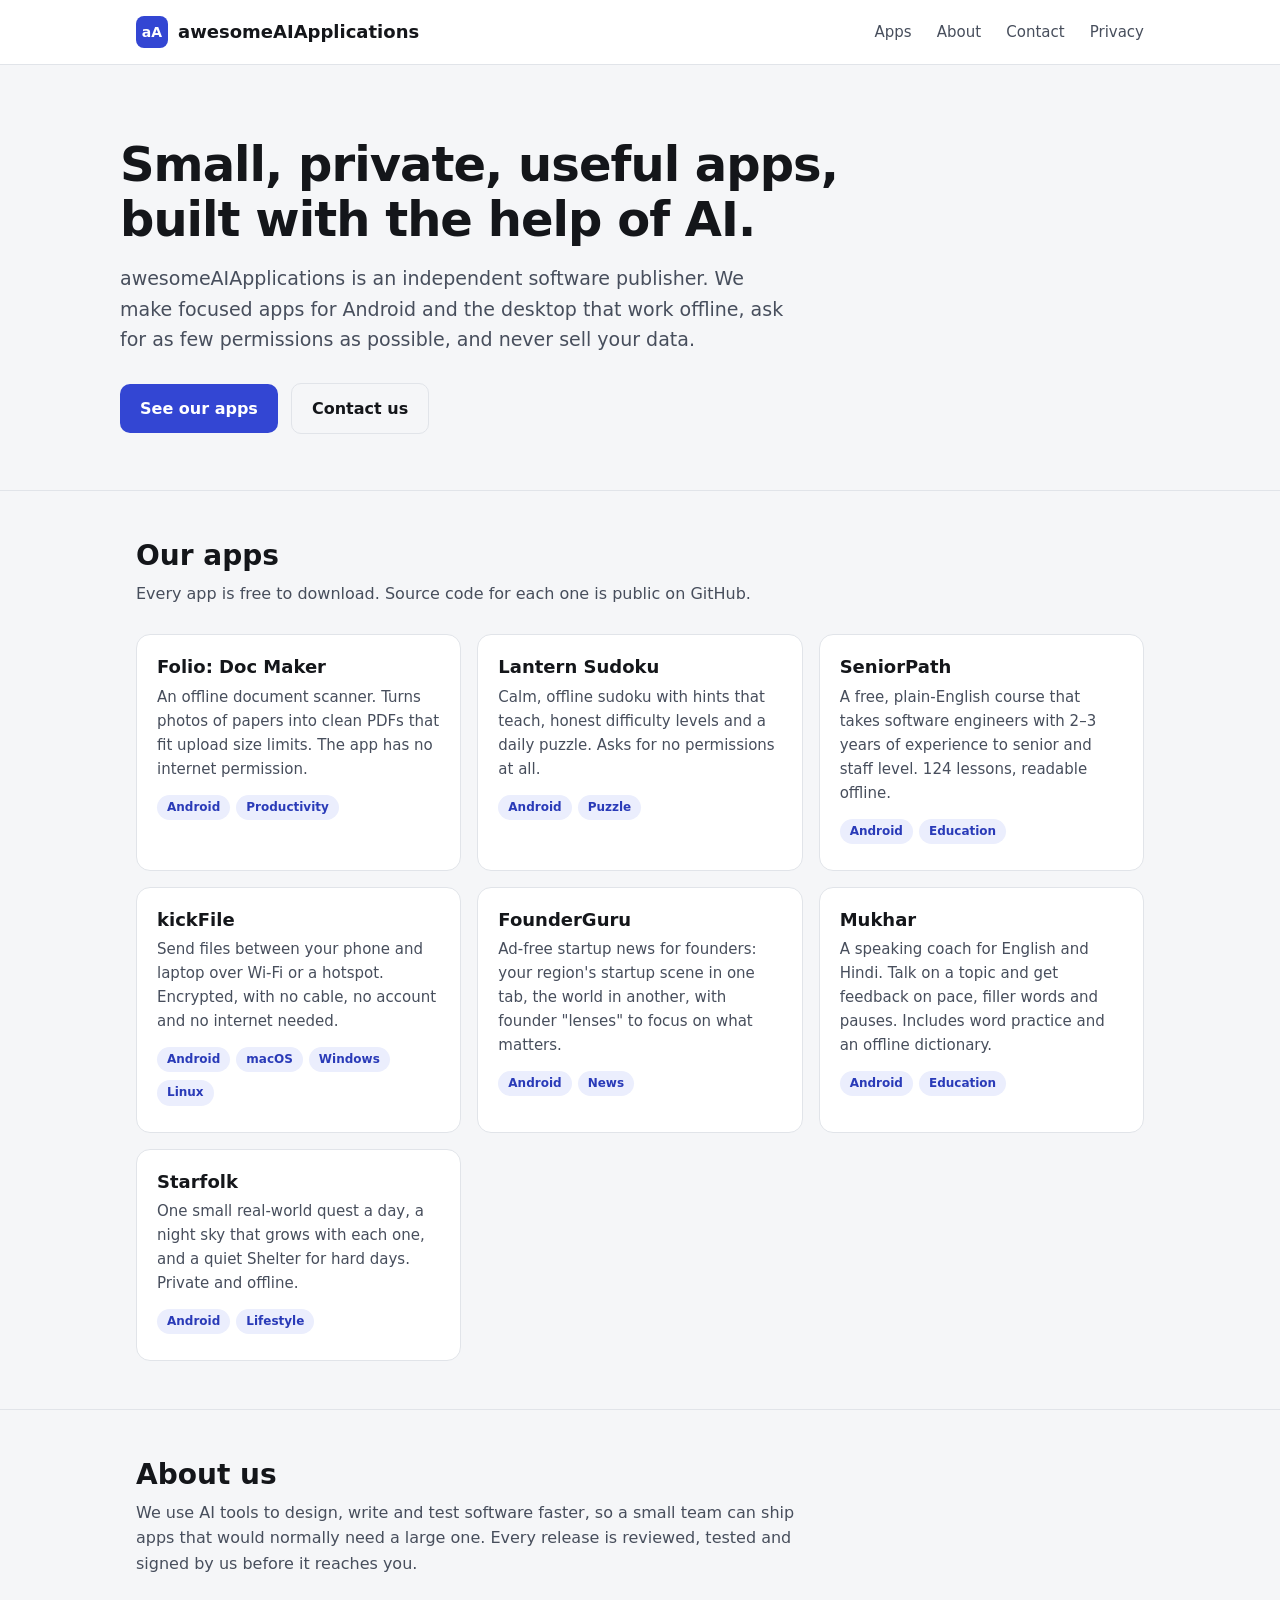
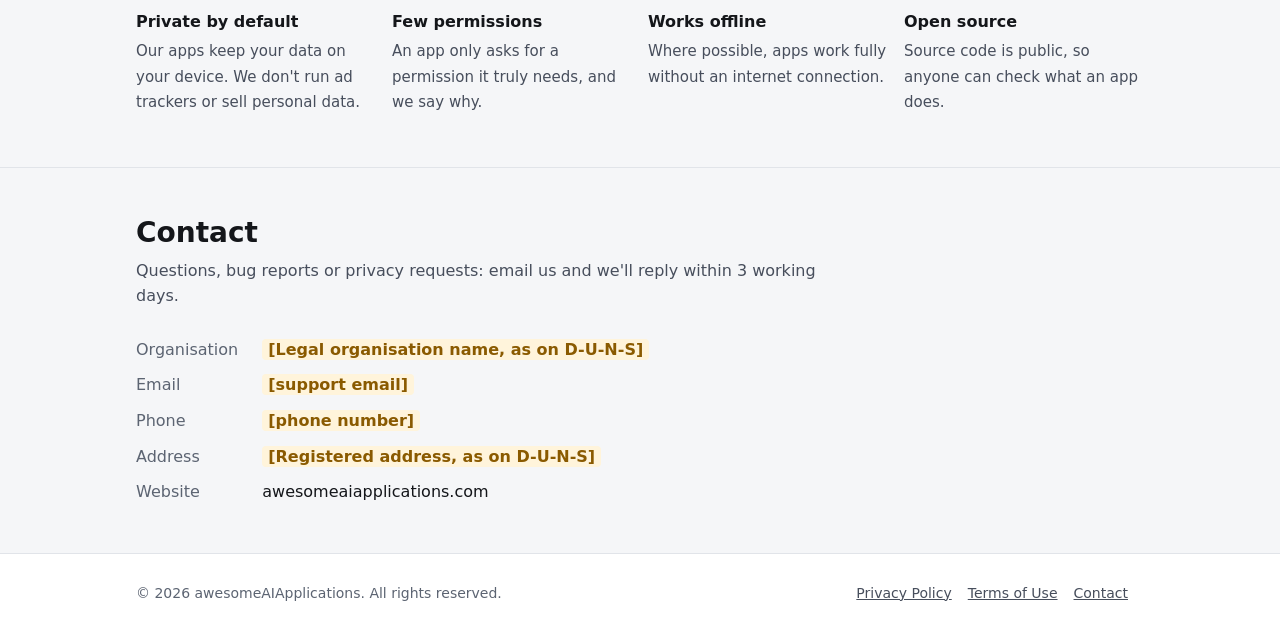
==== index.html @ 3d331da4 "Add organisation website for Google Play Console Static Home, Privacy Policy and Terms pages in org-" ====
<!doctype html>
<html lang="en">
<head>
<meta charset="utf-8">
<meta name="viewport" content="width=device-width, initial-scale=1">
<title>awesomeAIApplications — Apps built with AI</title>
<meta name="description" content="awesomeAIApplications builds small, private, free apps for Android and the desktop, made with the help of AI.">
<link rel="icon" href="favicon.svg" type="image/svg+xml">
<link rel="stylesheet" href="style.css">
</head>
<body>
<header class="site">
  <div class="wrap">
    <a class="brand" href="index.html"><span class="logo" aria-hidden="true">aA</span>awesomeAIApplications</a>
    <nav class="site" aria-label="Main">
      <a href="#apps">Apps</a>
      <a href="#about">About</a>
      <a href="#contact">Contact</a>
      <a href="privacy.html">Privacy</a>
    </nav>
  </div>
</header>

<main>
  <div class="wrap hero">
    <h1>Small, private, useful apps, built with the help of AI.</h1>
    <p>awesomeAIApplications is an independent software publisher. We make focused apps for Android and the desktop that work offline, ask for as few permissions as possible, and never sell your data.</p>
    <a class="btn" href="#apps">See our apps</a>
    <a class="btn ghost" href="#contact">Contact us</a>
  </div>

  <section id="apps">
    <div class="wrap">
      <h2>Our apps</h2>
      <p class="lead">Every app is free to download. Source code for each one is public on GitHub.</p>
      <div class="grid">
        <article class="card">
          <h3>Folio: Doc Maker</h3>
          <p>An offline document scanner. Turns photos of papers into clean PDFs that fit upload size limits. The app has no internet permission.</p>
          <span class="tag">Android</span><span class="tag">Productivity</span>
        </article>
        <article class="card">
          <h3>Lantern Sudoku</h3>
          <p>Calm, offline sudoku with hints that teach, honest difficulty levels and a daily puzzle. Asks for no permissions at all.</p>
          <span class="tag">Android</span><span class="tag">Puzzle</span>
        </article>
        <article class="card">
          <h3>SeniorPath</h3>
          <p>A free, plain-English course that takes software engineers with 2–3 years of experience to senior and staff level. 124 lessons, readable offline.</p>
          <span class="tag">Android</span><span class="tag">Education</span>
        </article>
        <article class="card">
          <h3>kickFile</h3>
          <p>Send files between your phone and laptop over Wi-Fi or a hotspot. Encrypted, with no cable, no account and no internet needed.</p>
          <span class="tag">Android</span><span class="tag">macOS</span><span class="tag">Windows</span><span class="tag">Linux</span>
        </article>
        <article class="card">
          <h3>FounderGuru</h3>
          <p>Ad-free startup news for founders: your region's startup scene in one tab, the world in another, with founder "lenses" to focus on what matters.</p>
          <span class="tag">Android</span><span class="tag">News</span>
        </article>
        <article class="card">
          <h3>Mukhar</h3>
          <p>A speaking coach for English and Hindi. Talk on a topic and get feedback on pace, filler words and pauses. Includes word practice and an offline dictionary.</p>
          <span class="tag">Android</span><span class="tag">Education</span>
        </article>
        <article class="card">
          <h3>Starfolk</h3>
          <p>One small real-world quest a day, a night sky that grows with each one, and a quiet Shelter for hard days. Private and offline.</p>
          <span class="tag">Android</span><span class="tag">Lifestyle</span>
        </article>
      </div>
    </div>
  </section>

  <section id="about">
    <div class="wrap">
      <h2>About us</h2>
      <p class="lead">We use AI tools to design, write and test software faster, so a small team can ship apps that would normally need a large one. Every release is reviewed, tested and signed by us before it reaches you.</p>
      <div class="values">
        <div><strong>Private by default</strong><span>Our apps keep your data on your device. We don't run ad trackers or sell personal data.</span></div>
        <div><strong>Few permissions</strong><span>An app only asks for a permission it truly needs, and we say why.</span></div>
        <div><strong>Works offline</strong><span>Where possible, apps work fully without an internet connection.</span></div>
        <div><strong>Open source</strong><span>Source code is public, so anyone can check what an app does.</span></div>
      </div>
    </div>
  </section>

  <section id="contact">
    <div class="wrap">
      <h2>Contact</h2>
      <p class="lead">Questions, bug reports or privacy requests: email us and we'll reply within 3 working days.</p>
      <dl class="details">
        <dt>Organisation</dt><dd><span class="todo">[Legal organisation name, as on D-U-N-S]</span></dd>
        <dt>Email</dt><dd><span class="todo">[support email]</span></dd>
        <dt>Phone</dt><dd><span class="todo">[phone number]</span></dd>
        <dt>Address</dt><dd><span class="todo">[Registered address, as on D-U-N-S]</span></dd>
        <dt>Website</dt><dd>awesomeaiapplications.com</dd>
      </dl>
    </div>
  </section>
</main>

<footer class="site">
  <div class="wrap">
    <span>© 2026 awesomeAIApplications. All rights reserved.</span>
    <span><a href="privacy.html">Privacy Policy</a><a href="terms.html">Terms of Use</a><a href="#contact">Contact</a></span>
  </div>
</footer>
</body>
</html>
---- style.css ----
/* awesomeAIApplications — organisation website. No external requests. */
:root {
  --bg: #F5F6F8; --surface: #FFFFFF; --surface-2: #F0F2F5;
  --text: #14161A; --text-2: #474E5C; --text-3: #5C6472;
  --border: #E1E4E9; --accent: #3346D3; --accent-hover: #2737B5;
  --accent-soft: #EBEEFD; --accent-text: #2A3BB8; --on-accent: #FFFFFF;
  --todo: #8A5A00; --todo-soft: #FFF4DB;
  --font: "Inter", ui-sans-serif, system-ui, -apple-system, "Segoe UI", Roboto, sans-serif;
  --font-display: "Plus Jakarta Sans", var(--font);
  color-scheme: light dark;
}
@media (prefers-color-scheme: dark) {
  :root {
    --bg: #0E1014; --surface: #161A20; --surface-2: #1C2128;
    --text: #ECEEF2; --text-2: #B9BFCA; --text-3: #9AA2AF;
    --border: #272D36; --accent: #8D9CFF; --accent-hover: #A6B2FF;
    --accent-soft: #1D2343; --accent-text: #AEB8FF; --on-accent: #0A0E22;
    --todo: #F2B451; --todo-soft: #2D2312;
  }
}
* { box-sizing: border-box; }
html { -webkit-text-size-adjust: 100%; }
body { margin: 0; background: var(--bg); color: var(--text); font: 16px/1.6 var(--font); }
a { color: var(--accent-text); }
a:hover { color: var(--accent-hover); }
.wrap { max-width: 1040px; margin: 0 auto; padding: 0 16px; }

header.site { background: var(--surface); border-bottom: 1px solid var(--border); }
header.site .wrap { display: flex; align-items: center; justify-content: space-between; gap: 16px; min-height: 64px; flex-wrap: wrap; }
.brand { display: flex; align-items: center; gap: 10px; text-decoration: none; color: var(--text); font: 700 18px/1 var(--font-display); }
.logo { width: 32px; height: 32px; border-radius: 8px; background: var(--accent); color: var(--on-accent); display: grid; place-items: center; font: 700 14px/1 var(--font-display); }
nav.site a { color: var(--text-2); text-decoration: none; margin-left: 20px; font-size: 15px; }
nav.site a:first-child { margin-left: 0; }
nav.site a:hover, nav.site a[aria-current] { color: var(--text); }

.hero { padding: 72px 0 56px; }
.hero h1 { font: 700 clamp(32px, 5vw, 48px)/1.15 var(--font-display); margin: 0 0 16px; letter-spacing: -0.02em; max-width: 760px; }
.hero p { font-size: 19px; color: var(--text-2); max-width: 680px; margin: 0 0 28px; }
.btn { display: inline-block; padding: 12px 20px; border-radius: 10px; background: var(--accent); color: var(--on-accent); text-decoration: none; font-weight: 600; }
.btn:hover { background: var(--accent-hover); color: var(--on-accent); }
.btn.ghost { background: transparent; color: var(--text); border: 1px solid var(--border); margin-left: 8px; }

section { padding: 48px 0; border-top: 1px solid var(--border); }
section h2 { font: 700 28px/1.2 var(--font-display); margin: 0 0 8px; }
.lead { color: var(--text-2); margin: 0 0 28px; max-width: 680px; }

.grid { display: grid; gap: 16px; grid-template-columns: repeat(auto-fill, minmax(280px, 1fr)); }
.card { background: var(--surface); border: 1px solid var(--border); border-radius: 14px; padding: 20px; }
.card h3 { margin: 0 0 6px; font: 700 18px/1.3 var(--font-display); }
.card p { margin: 0 0 12px; color: var(--text-2); font-size: 15px; }
.tag { display: inline-block; font-size: 12px; font-weight: 600; padding: 3px 10px; border-radius: 999px; background: var(--accent-soft); color: var(--accent-text); margin: 0 6px 6px 0; }

.values { display: grid; gap: 16px; grid-template-columns: repeat(auto-fill, minmax(220px, 1fr)); }
.values div { padding: 4px 0; }
.values strong { display: block; margin-bottom: 4px; }
.values span { color: var(--text-2); font-size: 15px; }

dl.details { display: grid; grid-template-columns: max-content 1fr; gap: 10px 24px; margin: 0; }
dl.details dt { color: var(--text-3); }
dl.details dd { margin: 0; }
.todo { background: var(--todo-soft); color: var(--todo); padding: 1px 6px; border-radius: 4px; font-weight: 600; }

.doc { padding: 48px 0 64px; max-width: 760px; }
.doc h1 { font: 700 36px/1.2 var(--font-display); margin: 0 0 4px; }
.doc .meta { color: var(--text-3); margin: 0 0 32px; }
.doc h2 { font: 700 21px/1.3 var(--font-display); margin: 36px 0 8px; }
.doc table { width: 100%; border-collapse: collapse; font-size: 15px; margin: 8px 0 16px; display: block; overflow-x: auto; }
.doc th, .doc td { text-align: left; padding: 10px 12px; border-bottom: 1px solid var(--border); vertical-align: top; }
.doc th { color: var(--text-3); font-weight: 600; }

footer.site { border-top: 1px solid var(--border); background: var(--surface); padding: 28px 0; color: var(--text-3); font-size: 14px; }
footer.site .wrap { display: flex; justify-content: space-between; gap: 16px; flex-wrap: wrap; }
footer.site a { color: var(--text-2); margin-right: 16px; }

@media (max-width: 599px) {
  nav.site a { margin-left: 14px; }
  .hero { padding: 48px 0 40px; }
  .btn.ghost { margin: 10px 0 0; }
  dl.details { grid-template-columns: 1fr; gap: 2px; }
  dl.details dd { margin-bottom: 10px; }
}
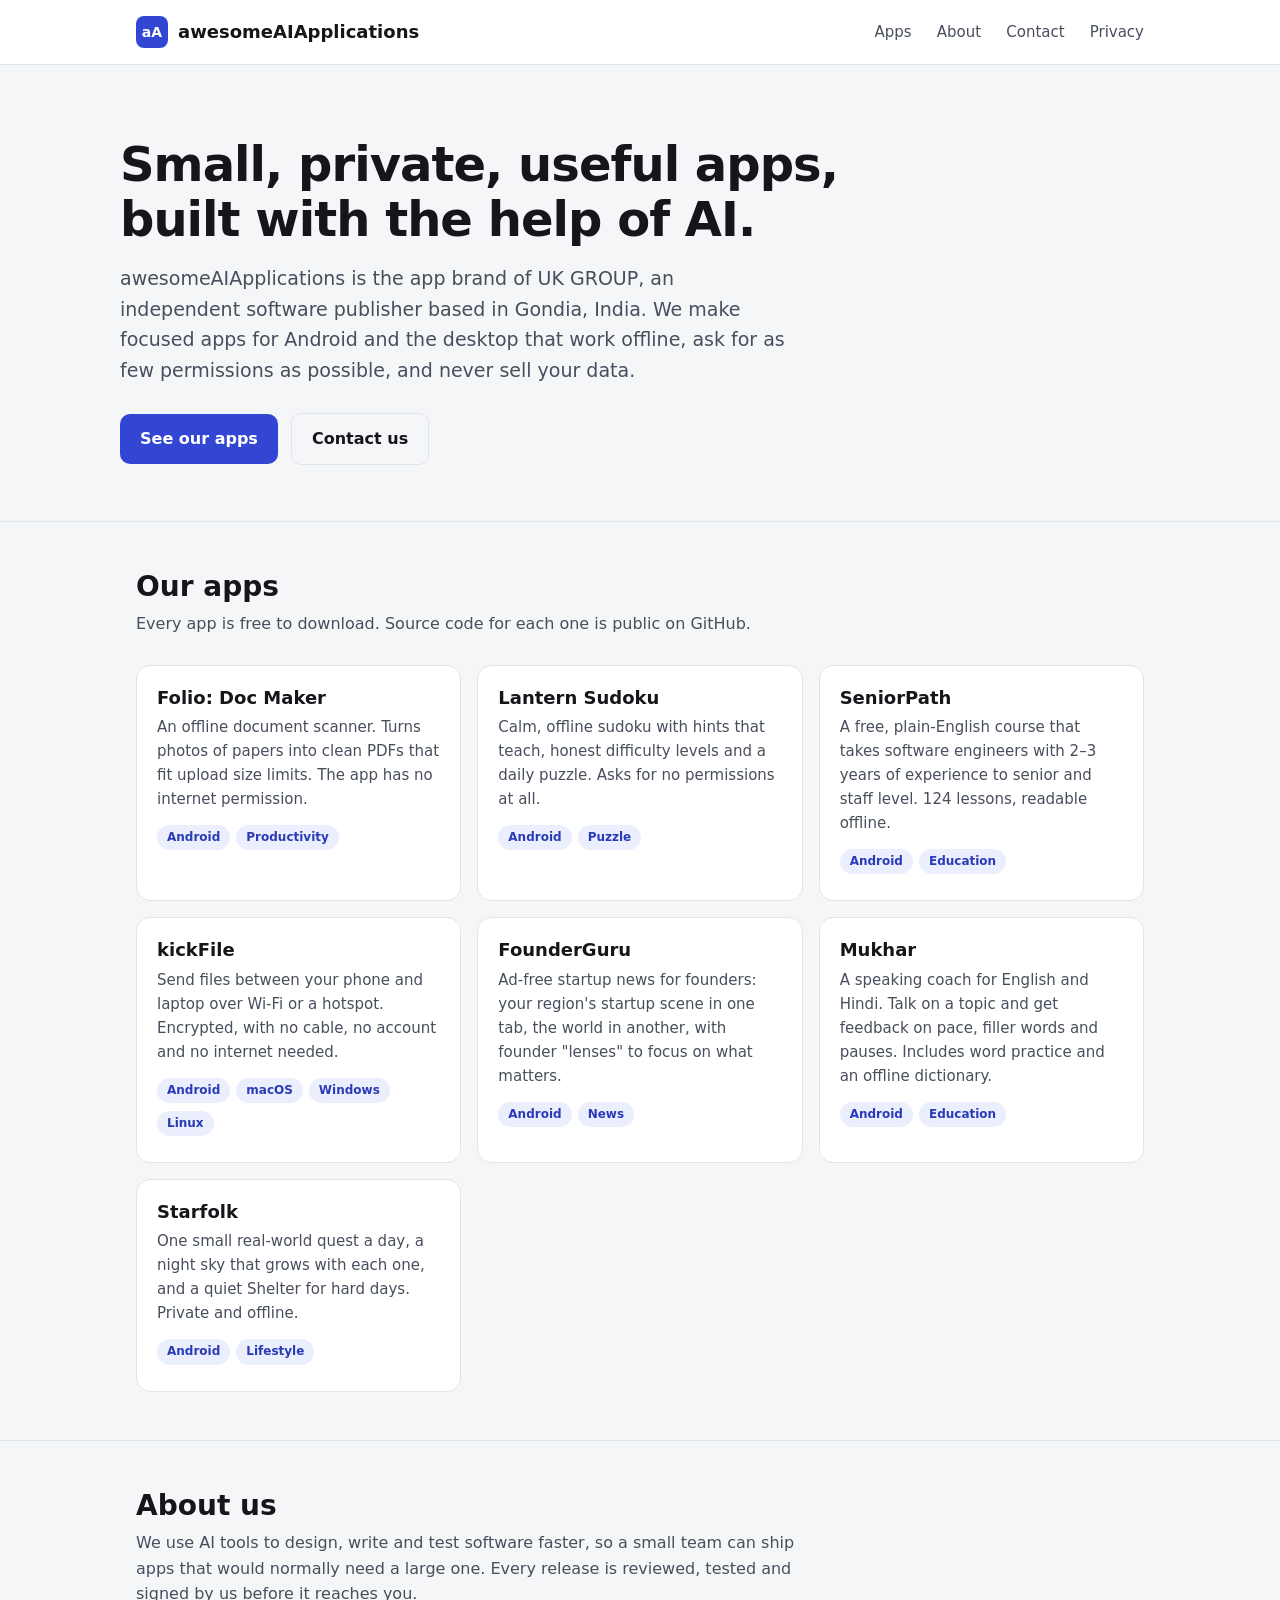
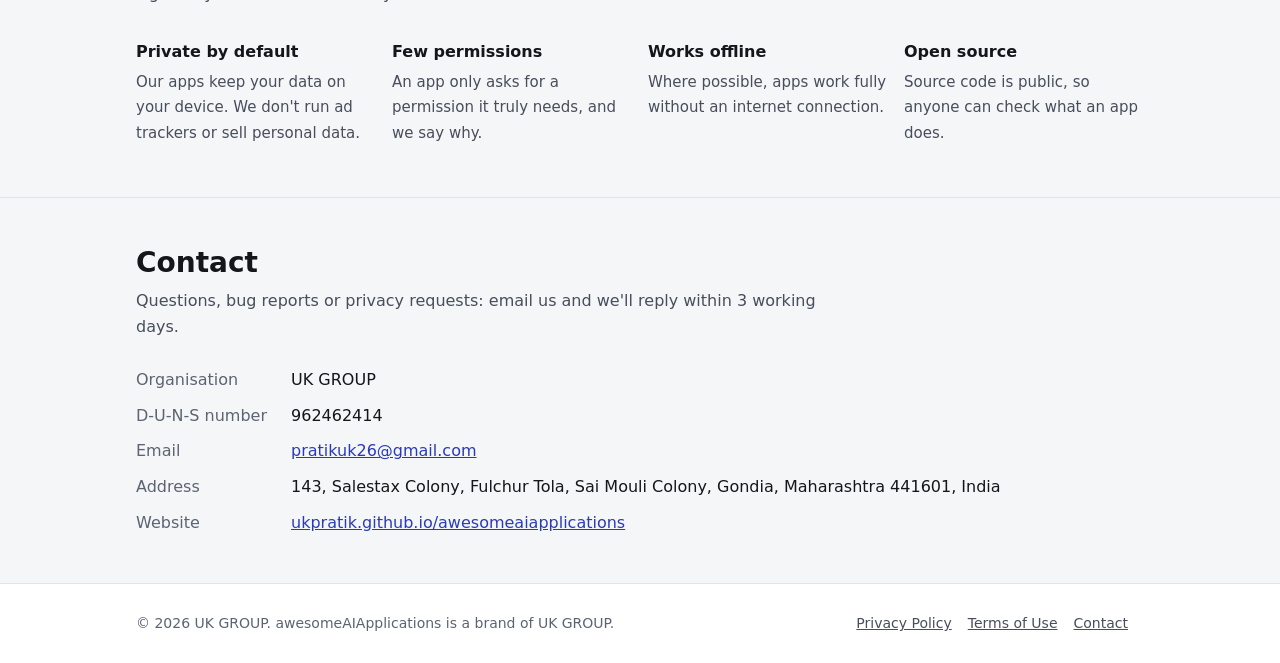
==== commit ac4ae776: "Org website: add UK GROUP D-U-N-S details and support email Co-Authored-By: Claude Opus 5.5 <noreply" ====
--- a/index.html
+++ b/index.html
@@ -24,7 +24,7 @@
 <main>
   <div class="wrap hero">
     <h1>Small, private, useful apps, built with the help of AI.</h1>
-    <p>awesomeAIApplications is an independent software publisher. We make focused apps for Android and the desktop that work offline, ask for as few permissions as possible, and never sell your data.</p>
+    <p>awesomeAIApplications is the app brand of UK GROUP, an independent software publisher based in Gondia, India. We make focused apps for Android and the desktop that work offline, ask for as few permissions as possible, and never sell your data.</p>
     <a class="btn" href="#apps">See our apps</a>
     <a class="btn ghost" href="#contact">Contact us</a>
   </div>
@@ -91,11 +91,11 @@
       <h2>Contact</h2>
       <p class="lead">Questions, bug reports or privacy requests: email us and we'll reply within 3 working days.</p>
       <dl class="details">
-        <dt>Organisation</dt><dd><span class="todo">[Legal organisation name, as on D-U-N-S]</span></dd>
-        <dt>Email</dt><dd><span class="todo">[support email]</span></dd>
-        <dt>Phone</dt><dd><span class="todo">[phone number]</span></dd>
-        <dt>Address</dt><dd><span class="todo">[Registered address, as on D-U-N-S]</span></dd>
-        <dt>Website</dt><dd>awesomeaiapplications.com</dd>
+        <dt>Organisation</dt><dd>UK GROUP</dd>
+        <dt>D-U-N-S number</dt><dd>962462414</dd>
+        <dt>Email</dt><dd><a href="mailto:pratikuk26@gmail.com">pratikuk26@gmail.com</a></dd>
+        <dt>Address</dt><dd>143, Salestax Colony, Fulchur Tola, Sai Mouli Colony, Gondia, Maharashtra 441601, India</dd>
+        <dt>Website</dt><dd><a href="https://ukpratik.github.io/awesomeaiapplications/">ukpratik.github.io/awesomeaiapplications</a></dd>
       </dl>
     </div>
   </section>
@@ -103,7 +103,7 @@
 
 <footer class="site">
   <div class="wrap">
-    <span>© 2026 awesomeAIApplications. All rights reserved.</span>
+    <span>© 2026 UK GROUP. awesomeAIApplications is a brand of UK GROUP.</span>
     <span><a href="privacy.html">Privacy Policy</a><a href="terms.html">Terms of Use</a><a href="#contact">Contact</a></span>
   </div>
 </footer>
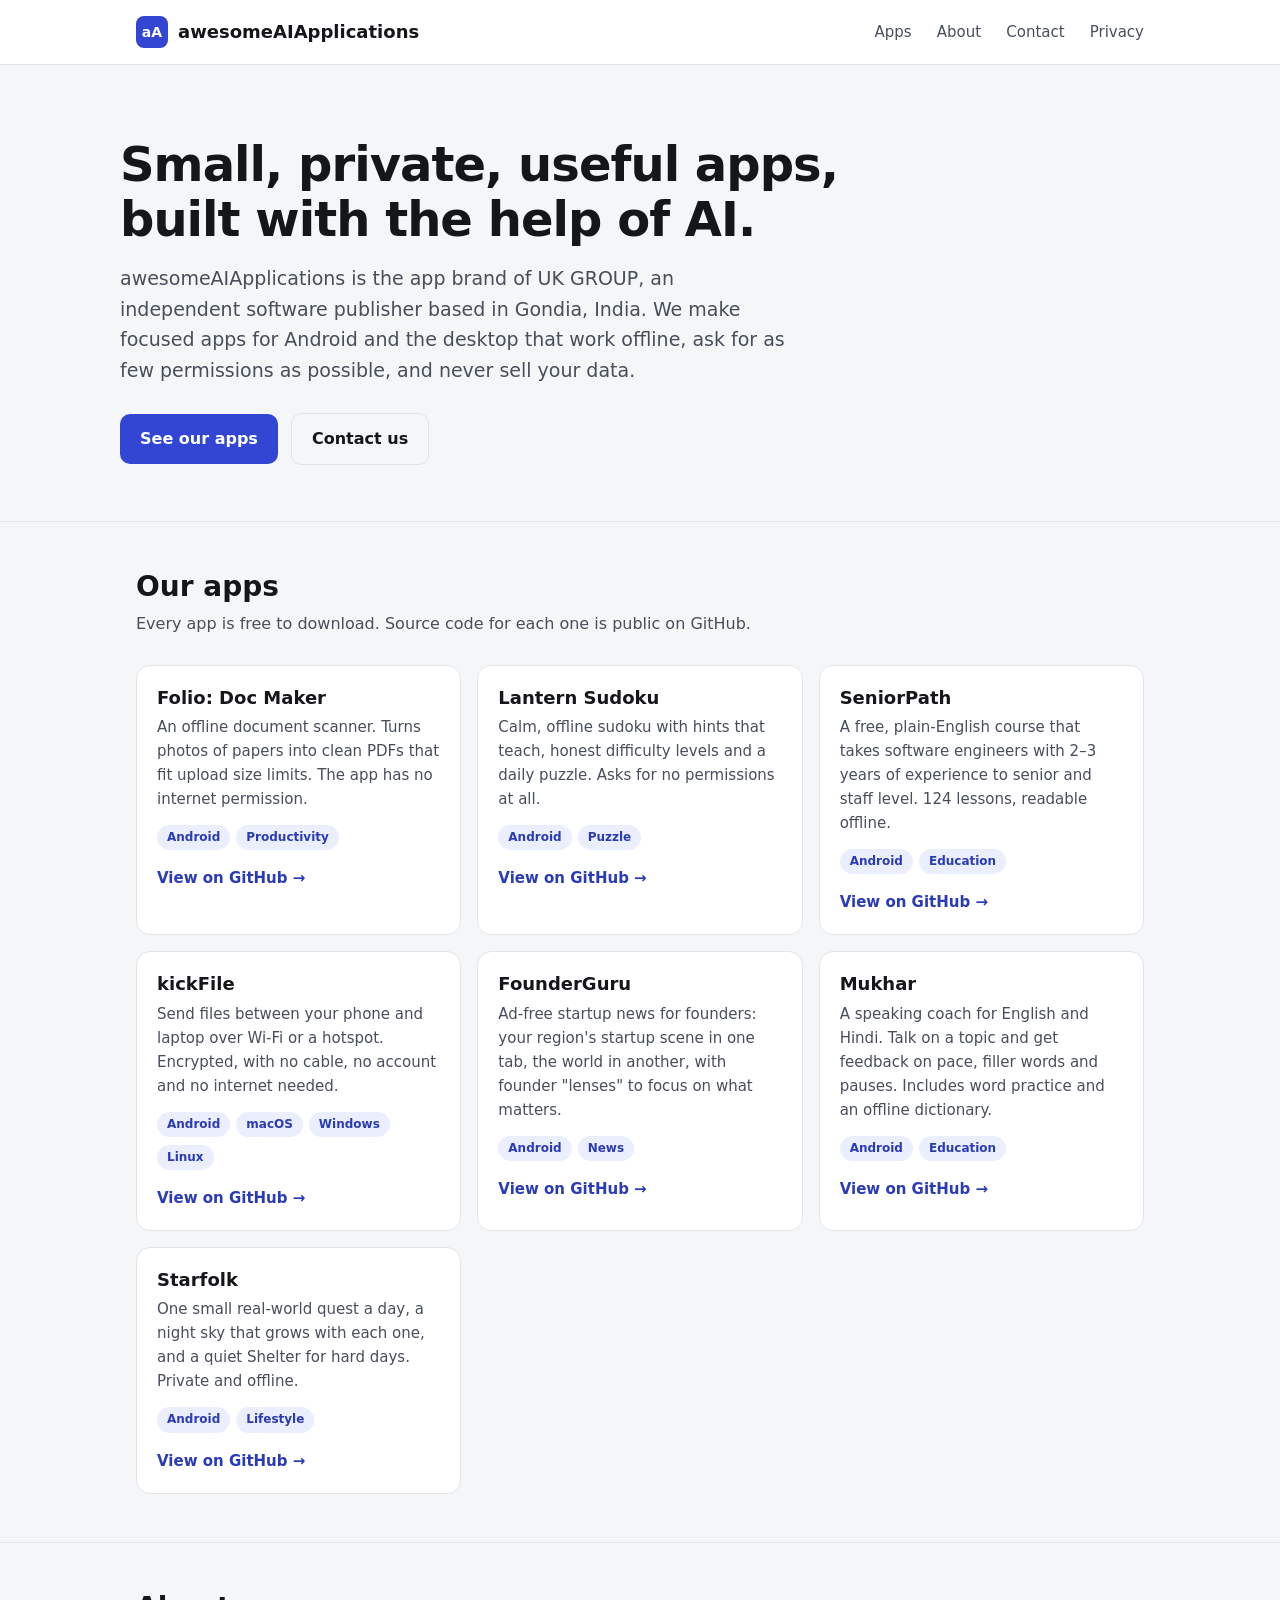
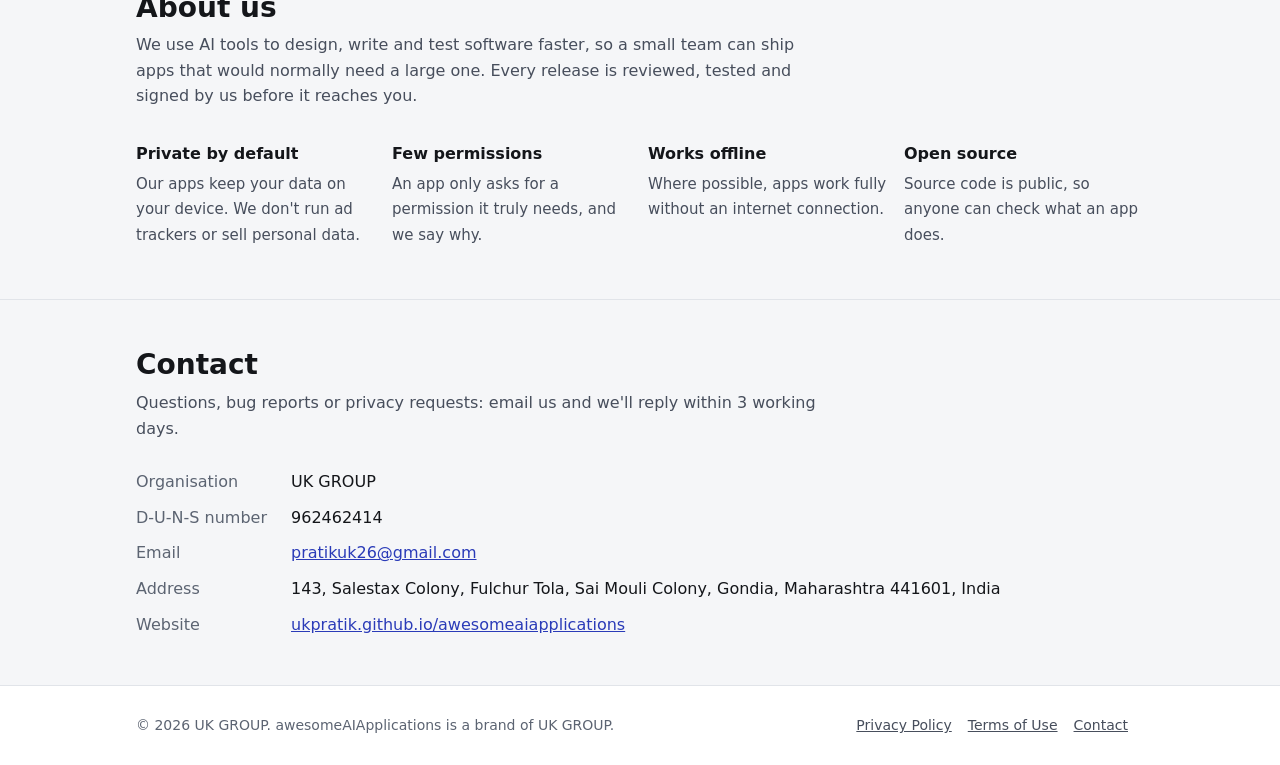
==== commit cab571d0: "Org website: link each app to its GitHub repo Co-Authored-By: Claude Opus 5.5 <noreply@anthropic.com" ====
--- a/index.html
+++ b/index.html
@@ -38,36 +38,43 @@
           <h3>Folio: Doc Maker</h3>
           <p>An offline document scanner. Turns photos of papers into clean PDFs that fit upload size limits. The app has no internet permission.</p>
           <span class="tag">Android</span><span class="tag">Productivity</span>
+          <a class="repo" href="https://github.com/ukpratik/folio" rel="noopener">View on GitHub<span aria-hidden="true"> →</span><span class="sr-only"> (Folio: Doc Maker source code)</span></a>
         </article>
         <article class="card">
           <h3>Lantern Sudoku</h3>
           <p>Calm, offline sudoku with hints that teach, honest difficulty levels and a daily puzzle. Asks for no permissions at all.</p>
           <span class="tag">Android</span><span class="tag">Puzzle</span>
+          <a class="repo" href="https://github.com/ukpratik/lantern-sudoku" rel="noopener">View on GitHub<span aria-hidden="true"> →</span><span class="sr-only"> (Lantern Sudoku source code)</span></a>
         </article>
         <article class="card">
           <h3>SeniorPath</h3>
           <p>A free, plain-English course that takes software engineers with 2–3 years of experience to senior and staff level. 124 lessons, readable offline.</p>
           <span class="tag">Android</span><span class="tag">Education</span>
+          <a class="repo" href="https://github.com/ukpratik/seniorengineerpath" rel="noopener">View on GitHub<span aria-hidden="true"> →</span><span class="sr-only"> (SeniorPath source code)</span></a>
         </article>
         <article class="card">
           <h3>kickFile</h3>
           <p>Send files between your phone and laptop over Wi-Fi or a hotspot. Encrypted, with no cable, no account and no internet needed.</p>
           <span class="tag">Android</span><span class="tag">macOS</span><span class="tag">Windows</span><span class="tag">Linux</span>
+          <a class="repo" href="https://github.com/ukpratik/kickfile" rel="noopener">View on GitHub<span aria-hidden="true"> →</span><span class="sr-only"> (kickFile source code)</span></a>
         </article>
         <article class="card">
           <h3>FounderGuru</h3>
           <p>Ad-free startup news for founders: your region's startup scene in one tab, the world in another, with founder "lenses" to focus on what matters.</p>
           <span class="tag">Android</span><span class="tag">News</span>
+          <a class="repo" href="https://github.com/ukpratik/founderguru" rel="noopener">View on GitHub<span aria-hidden="true"> →</span><span class="sr-only"> (FounderGuru source code)</span></a>
         </article>
         <article class="card">
           <h3>Mukhar</h3>
           <p>A speaking coach for English and Hindi. Talk on a topic and get feedback on pace, filler words and pauses. Includes word practice and an offline dictionary.</p>
           <span class="tag">Android</span><span class="tag">Education</span>
+          <a class="repo" href="https://github.com/ukpratik/mukhar" rel="noopener">View on GitHub<span aria-hidden="true"> →</span><span class="sr-only"> (Mukhar source code)</span></a>
         </article>
         <article class="card">
           <h3>Starfolk</h3>
           <p>One small real-world quest a day, a night sky that grows with each one, and a quiet Shelter for hard days. Private and offline.</p>
           <span class="tag">Android</span><span class="tag">Lifestyle</span>
+          <a class="repo" href="https://github.com/ukpratik/starfolk" rel="noopener">View on GitHub<span aria-hidden="true"> →</span><span class="sr-only"> (Starfolk source code)</span></a>
         </article>
       </div>
     </div>
--- a/style.css
+++ b/style.css
@@ -79,3 +79,6 @@
   dl.details { grid-template-columns: 1fr; gap: 2px; }
   dl.details dd { margin-bottom: 10px; }
 }
+.card .repo { display: block; width: fit-content; margin-top: 10px; font-weight: 600; font-size: 15px; text-decoration: none; }
+.card .repo:hover { text-decoration: underline; }
+.sr-only { position: absolute; width: 1px; height: 1px; overflow: hidden; clip: rect(0 0 0 0); white-space: nowrap; }
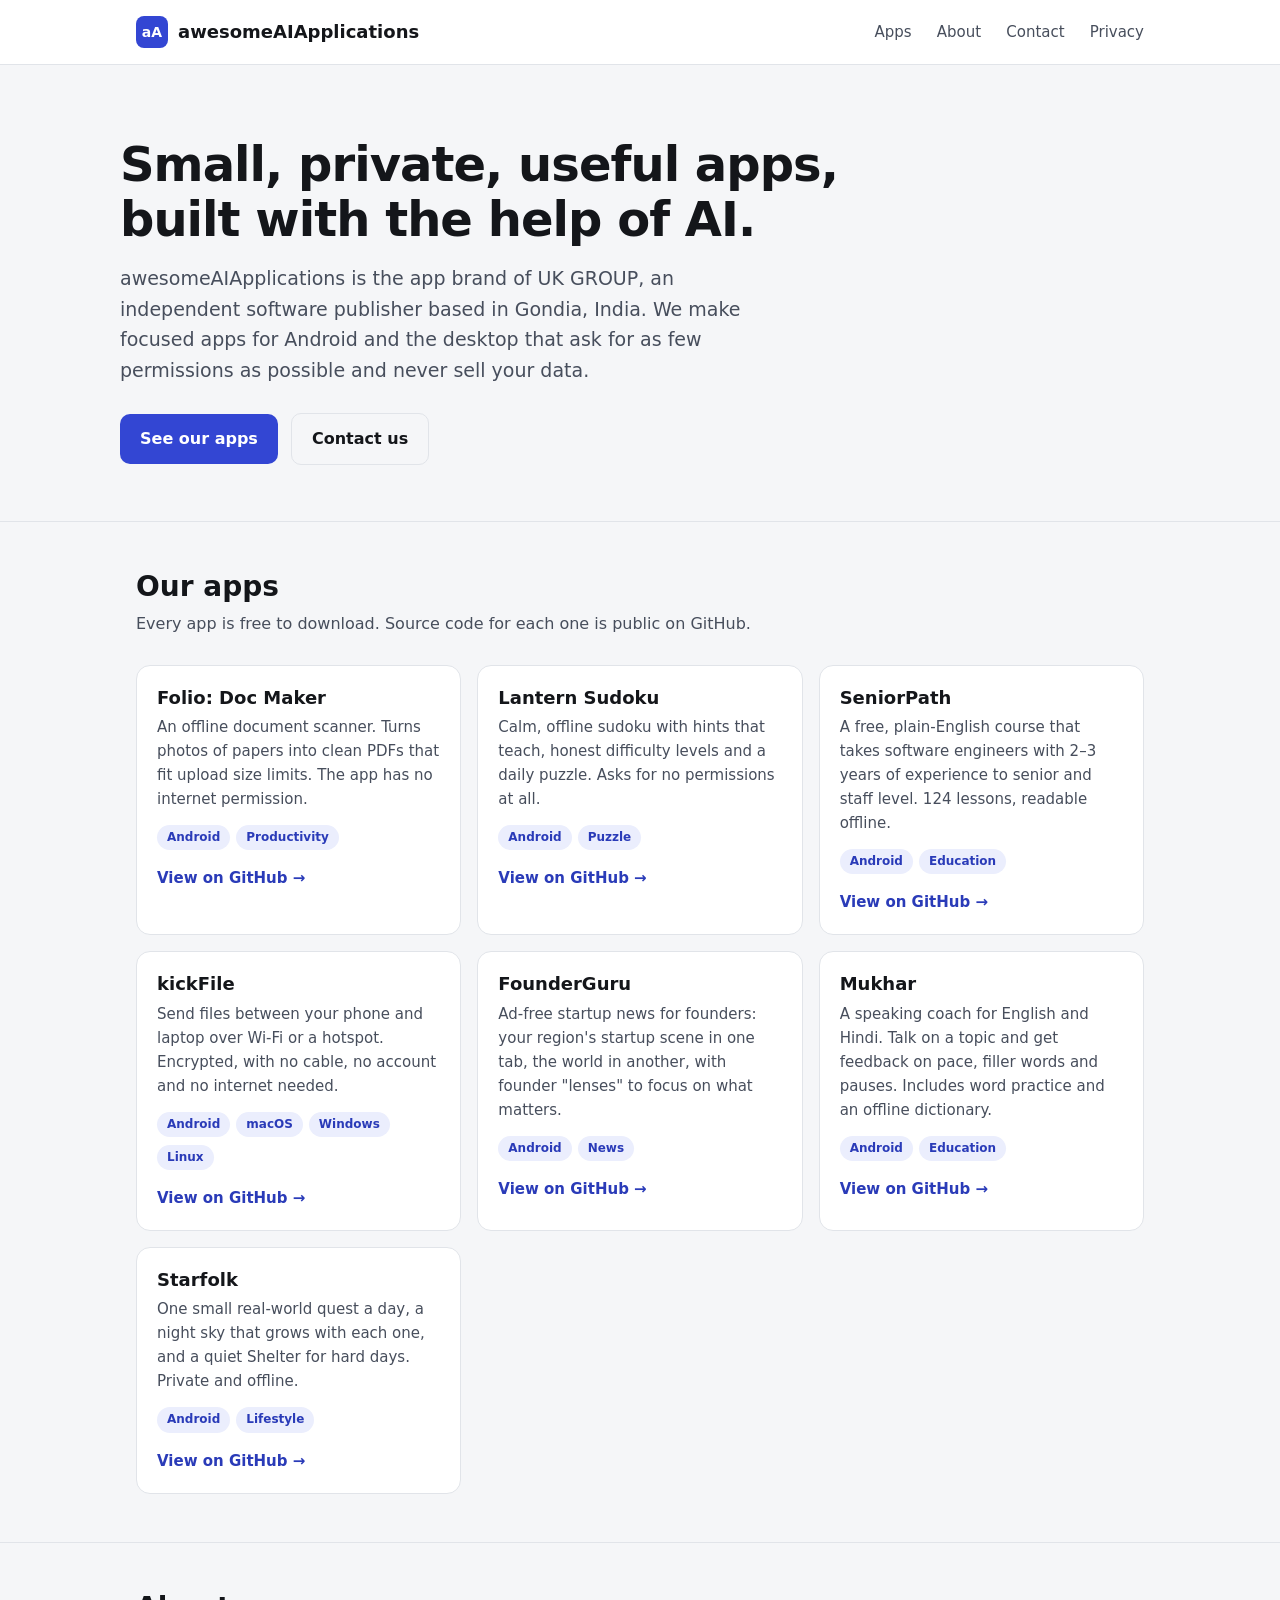
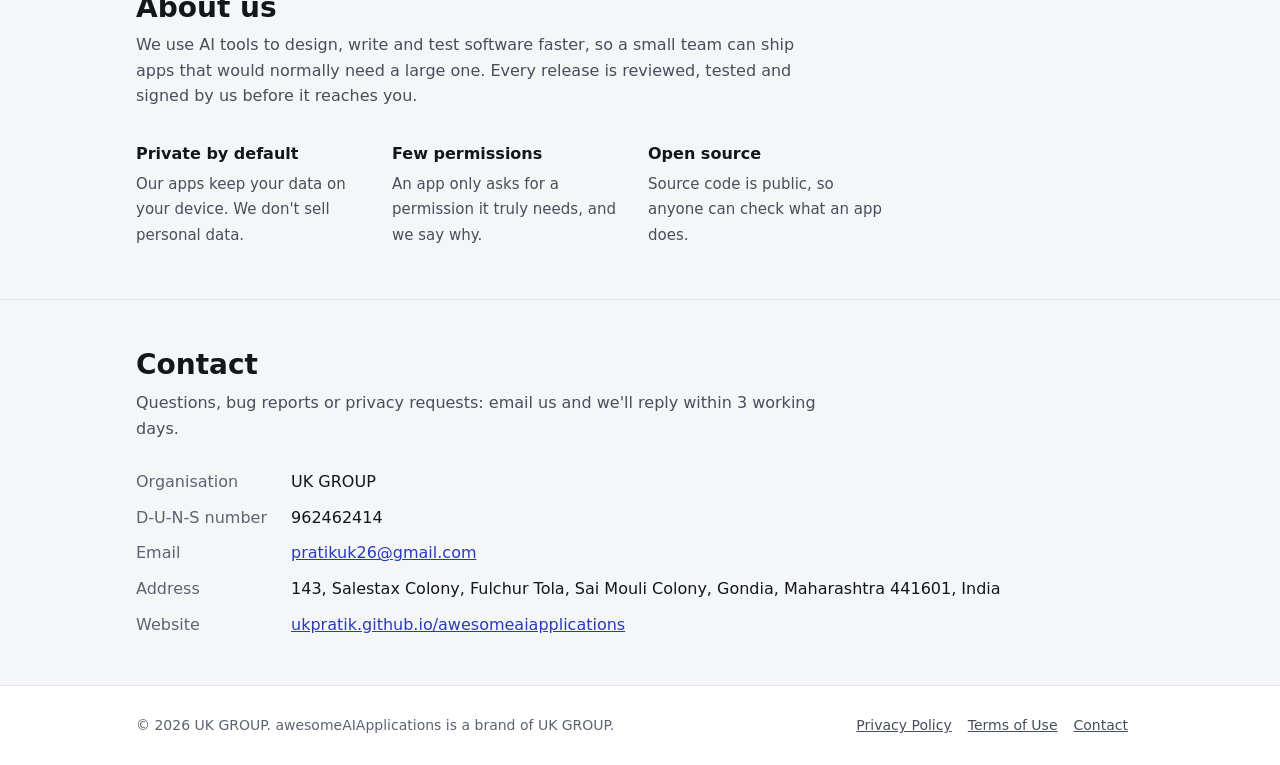
==== commit 77f15a2f: "Org website: remove offline and no-tracker claims Co-Authored-By: Claude Opus 5.5 <noreply@anthropic" ====
--- a/index.html
+++ b/index.html
@@ -3,6 +3,7 @@
 <head>
 <meta charset="utf-8">
 <meta name="viewport" content="width=device-width, initial-scale=1">
+<meta name="google-site-verification" content="dQYkInULcD4UQA_0os3-jgMgR3l7QAKZHanBMmrGs5s" />
 <title>awesomeAIApplications — Apps built with AI</title>
 <meta name="description" content="awesomeAIApplications builds small, private, free apps for Android and the desktop, made with the help of AI.">
 <link rel="icon" href="favicon.svg" type="image/svg+xml">
@@ -24,7 +25,7 @@
 <main>
   <div class="wrap hero">
     <h1>Small, private, useful apps, built with the help of AI.</h1>
-    <p>awesomeAIApplications is the app brand of UK GROUP, an independent software publisher based in Gondia, India. We make focused apps for Android and the desktop that work offline, ask for as few permissions as possible, and never sell your data.</p>
+    <p>awesomeAIApplications is the app brand of UK GROUP, an independent software publisher based in Gondia, India. We make focused apps for Android and the desktop that ask for as few permissions as possible and never sell your data.</p>
     <a class="btn" href="#apps">See our apps</a>
     <a class="btn ghost" href="#contact">Contact us</a>
   </div>
@@ -85,9 +86,8 @@
       <h2>About us</h2>
       <p class="lead">We use AI tools to design, write and test software faster, so a small team can ship apps that would normally need a large one. Every release is reviewed, tested and signed by us before it reaches you.</p>
       <div class="values">
-        <div><strong>Private by default</strong><span>Our apps keep your data on your device. We don't run ad trackers or sell personal data.</span></div>
+        <div><strong>Private by default</strong><span>Our apps keep your data on your device. We don't sell personal data.</span></div>
         <div><strong>Few permissions</strong><span>An app only asks for a permission it truly needs, and we say why.</span></div>
-        <div><strong>Works offline</strong><span>Where possible, apps work fully without an internet connection.</span></div>
         <div><strong>Open source</strong><span>Source code is public, so anyone can check what an app does.</span></div>
       </div>
     </div>
